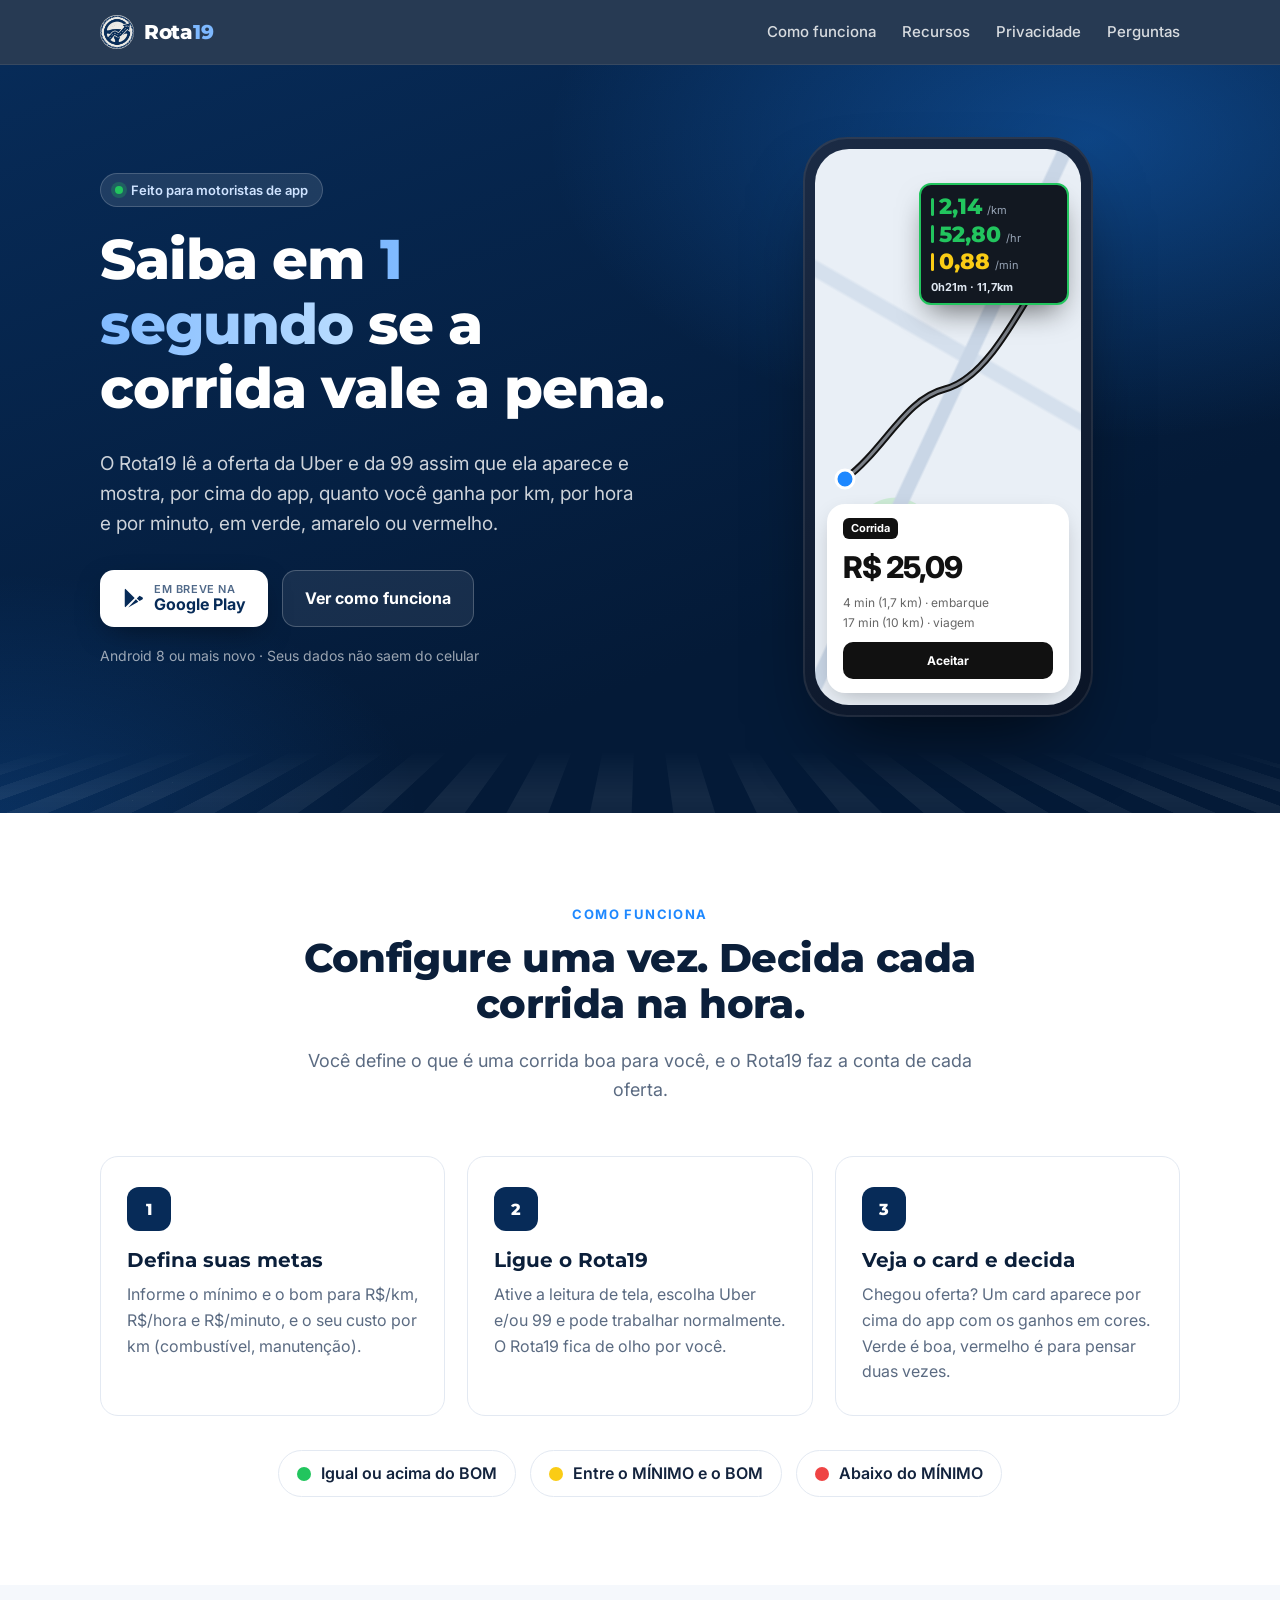
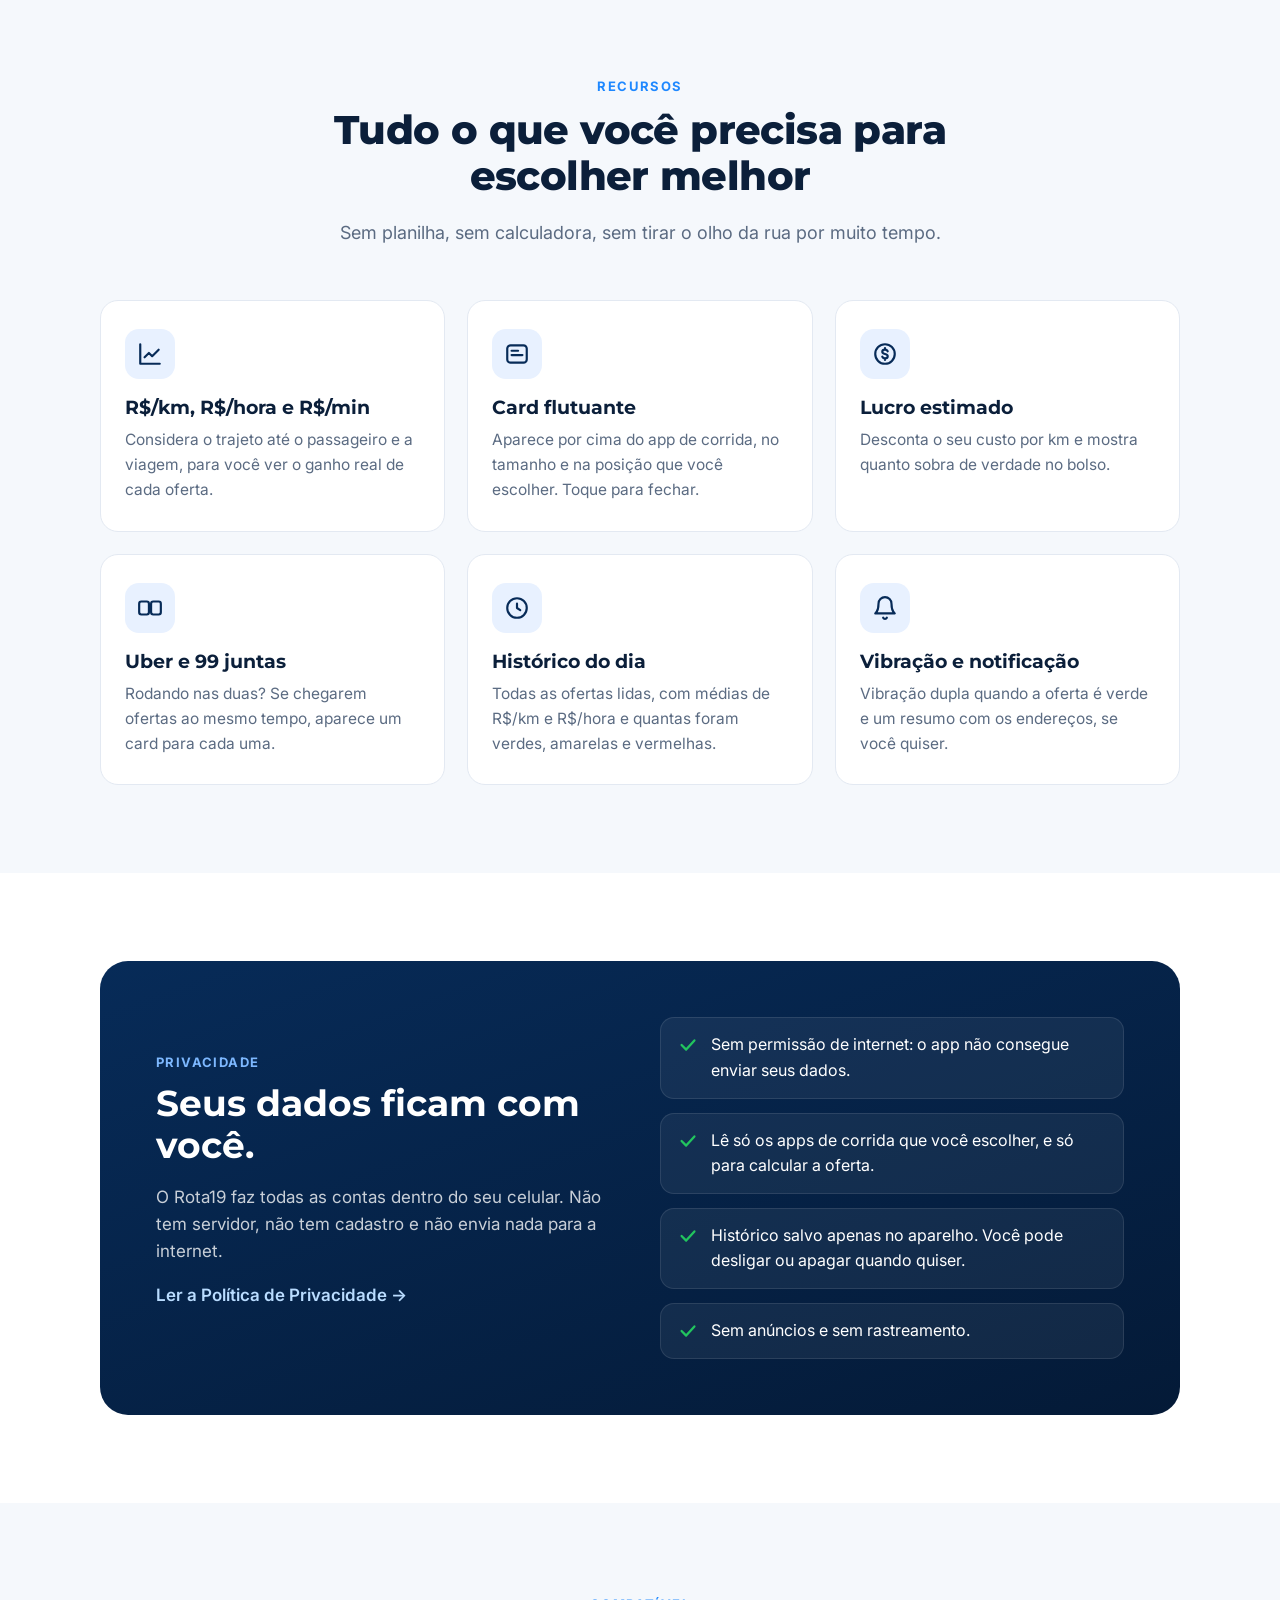
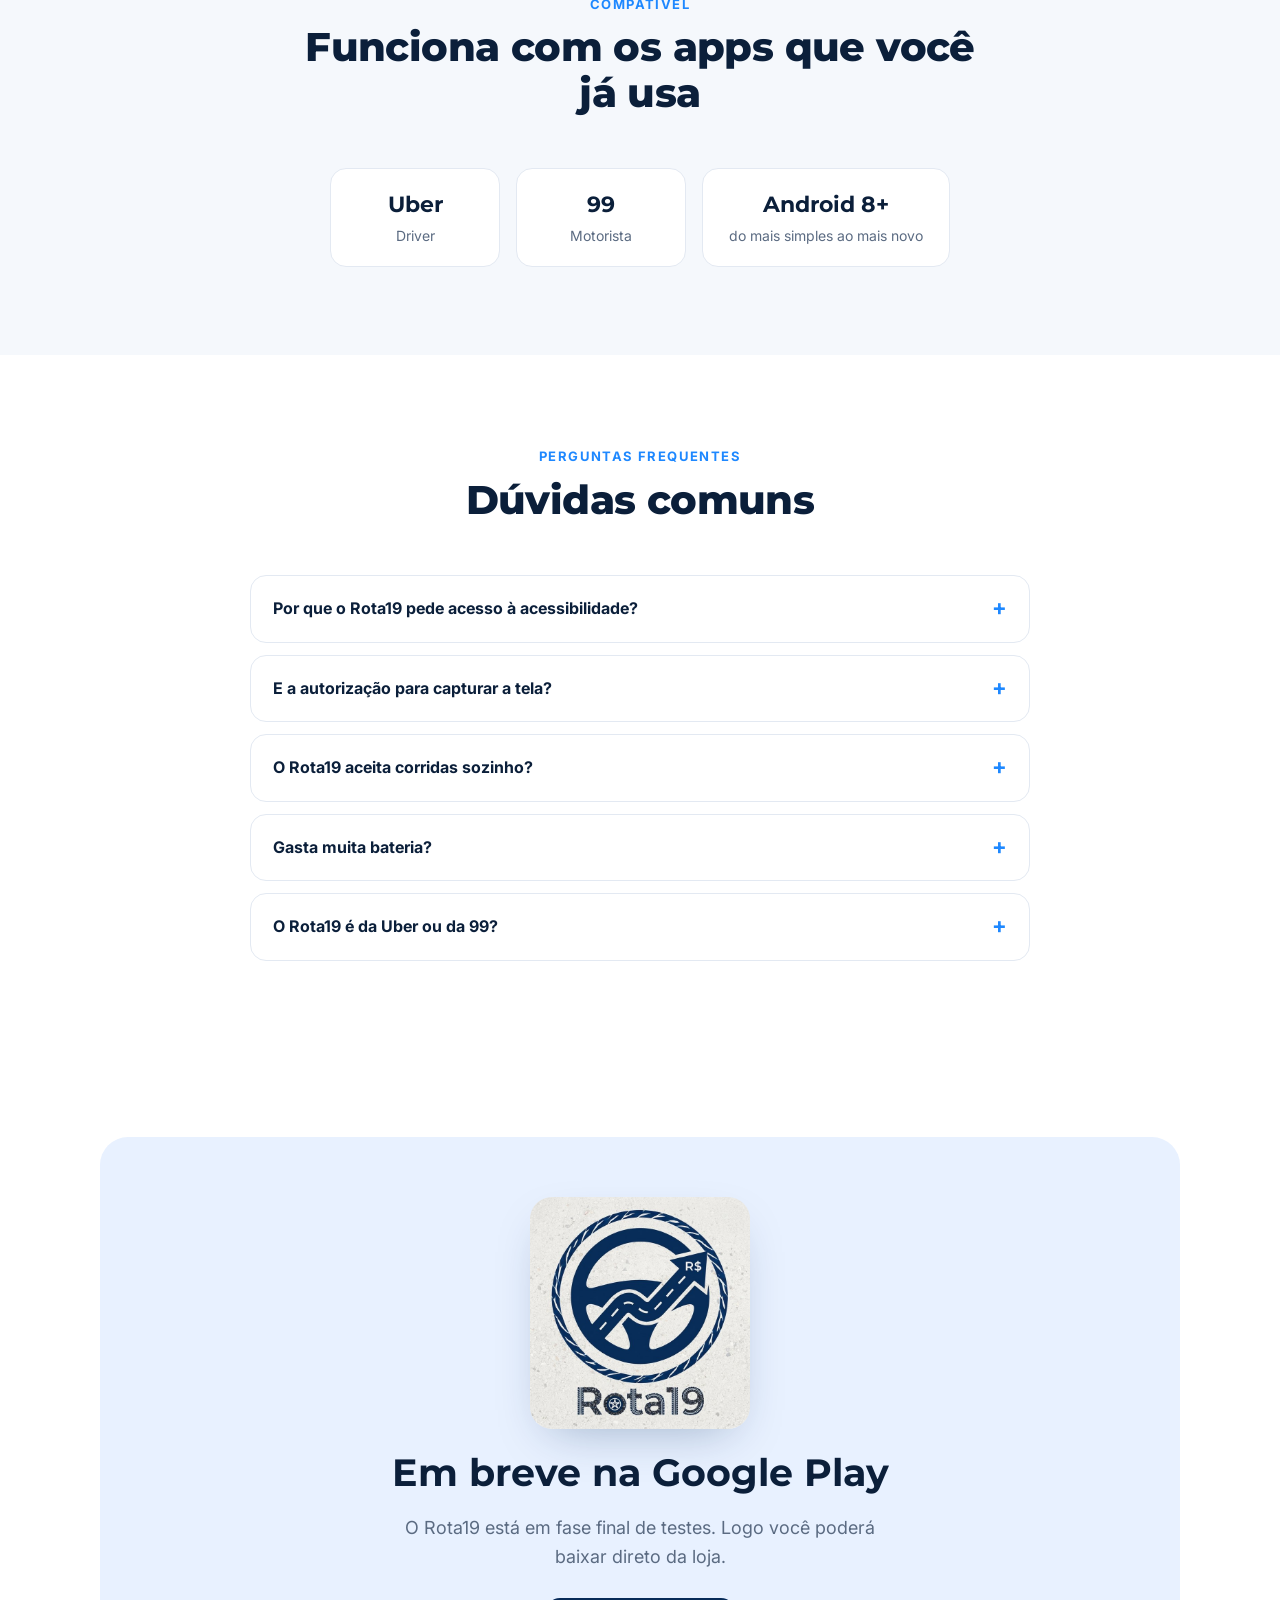
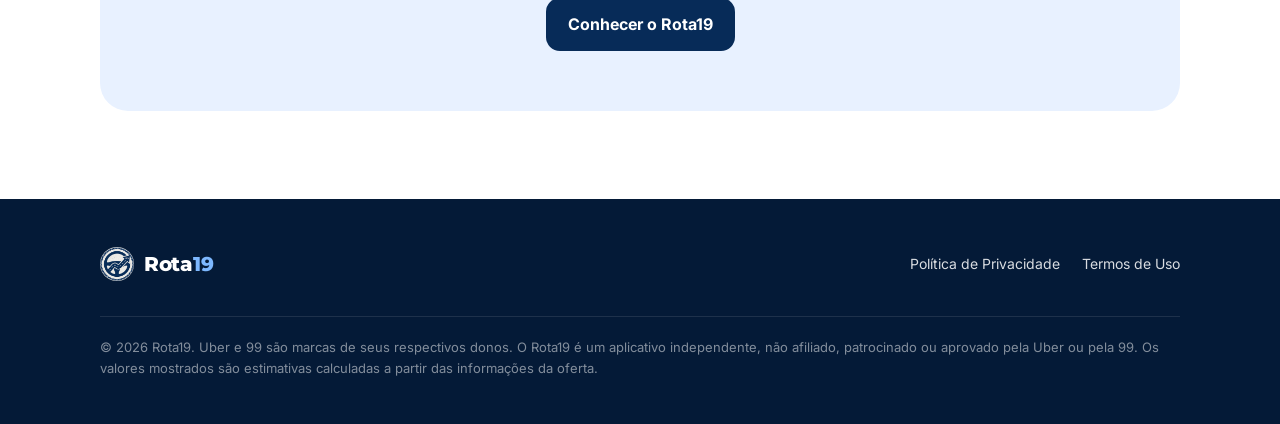
==== index.html @ 99598d10 "Site do Rota19: página inicial, Política de Privacidade e Termos de Uso Co-Authored-By: Claude Opus " ====
<!doctype html>
<html lang="pt-BR">
<head>
  <meta charset="utf-8">
  <meta name="viewport" content="width=device-width, initial-scale=1">
  <title>Rota19 · Saiba se a corrida vale a pena</title>
  <meta name="description" content="Rota19 lê as ofertas de corrida da Uber e da 99 e mostra na hora o R$/km, R$/hora, R$/minuto e o lucro estimado, em cores. Tudo fica no seu celular.">
  <meta name="theme-color" content="#072b58">
  <meta property="og:title" content="Rota19 · Saiba se a corrida vale a pena">
  <meta property="og:description" content="Ganhos por km, por hora e por minuto de cada oferta, na hora, por cima do app de corrida.">
  <meta property="og:image" content="assets/logo.jpg">
  <link rel="icon" href="assets/favicon.png">
  <link rel="apple-touch-icon" href="assets/apple-touch-icon.png">
  <link rel="preconnect" href="https://fonts.googleapis.com">
  <link rel="preconnect" href="https://fonts.gstatic.com" crossorigin>
  <link href="https://fonts.googleapis.com/css2?family=Inter:wght@400;500;600;700&family=Montserrat:wght@700;800&display=swap" rel="stylesheet">
  <link rel="stylesheet" href="assets/style.css">
</head>
<body>

<header class="nav">
  <div class="wrap">
    <a class="brand" href="#"><img src="assets/emblema.png" alt=""><span>Rota<b>19</b></span></a>
    <nav class="nav-links">
      <a href="#como-funciona">Como funciona</a>
      <a href="#recursos">Recursos</a>
      <a href="#privacidade">Privacidade</a>
      <a href="#perguntas">Perguntas</a>
    </nav>
  </div>
</header>

<section class="hero">
  <div class="wrap">
    <div>
      <span class="pill"><i></i> Feito para motoristas de app</span>
      <h1>Saiba em <em>1 segundo</em> se a corrida vale a pena.</h1>
      <p class="lead">O Rota19 lê a oferta da Uber e da 99 assim que ela aparece e mostra, por cima do app, quanto você ganha por km, por hora e por minuto, em verde, amarelo ou vermelho.</p>
      <div class="cta">
        <a class="btn btn-light" href="#baixar">
          <svg viewBox="0 0 24 24" fill="currentColor" aria-hidden="true"><path d="M3.6 1.8 13.8 12 3.6 22.2a1.4 1.4 0 0 1-.6-1.2V3c0-.5.2-.9.6-1.2Zm11.6 11.6 2.6 2.6-11 6.3 8.4-8.9Zm3.9-3.9 3 1.7c1 .6 1 1.9 0 2.5l-3 1.7-2.9-2.9 2.9-3Zm-1.3-1.4L6.8 1.7l11 6.4-2.6 2.6Z"/></svg>
          <span><small>Em breve na</small>Google Play</span>
        </a>
        <a class="btn btn-ghost" href="#como-funciona">Ver como funciona</a>
      </div>
      <p class="hero-note">Android 8 ou mais novo · Seus dados não saem do celular</p>
    </div>

    <div class="phone" aria-hidden="true">
      <div class="screen">
        <svg class="route" viewBox="0 0 266 556" preserveAspectRatio="none">
          <path d="M30 330 C 70 300, 90 250, 130 240 S 200 170, 236 110" fill="none" stroke="#111" stroke-width="7" stroke-linecap="round"/>
          <path d="M30 330 C 70 300, 90 250, 130 240 S 200 170, 236 110" fill="none" stroke="#7a7f87" stroke-width="3" stroke-linecap="round"/>
          <circle cx="30" cy="330" r="9" fill="#1e88ff" stroke="#fff" stroke-width="3"/>
          <rect x="228" y="102" width="16" height="16" rx="3" fill="#111" stroke="#fff" stroke-width="3"/>
        </svg>
        <div class="r19">
          <div class="row g"><span class="v">2,14</span><span class="u">/km</span></div>
          <div class="row g"><span class="v">52,80</span><span class="u">/hr</span></div>
          <div class="row y"><span class="v">0,88</span><span class="u">/min</span></div>
          <div class="foot">0h21m · 11,7km</div>
        </div>
        <div class="ride-card">
          <span class="tag">Corrida</span>
          <div class="price">R$ 25,09</div>
          <div class="muted">4 min (1,7 km) · embarque</div>
          <div class="muted">17 min (10 km) · viagem</div>
          <div class="accept">Aceitar</div>
        </div>
      </div>
    </div>
  </div>
</section>

<section id="como-funciona">
  <div class="wrap">
    <div class="head">
      <span class="eyebrow">Como funciona</span>
      <h2>Configure uma vez. Decida cada corrida na hora.</h2>
      <p>Você define o que é uma corrida boa para você, e o Rota19 faz a conta de cada oferta.</p>
    </div>
    <div class="steps">
      <div class="step">
        <h3>Defina suas metas</h3>
        <p>Informe o mínimo e o bom para R$/km, R$/hora e R$/minuto, e o seu custo por km (combustível, manutenção).</p>
      </div>
      <div class="step">
        <h3>Ligue o Rota19</h3>
        <p>Ative a leitura de tela, escolha Uber e/ou 99 e pode trabalhar normalmente. O Rota19 fica de olho por você.</p>
      </div>
      <div class="step">
        <h3>Veja o card e decida</h3>
        <p>Chegou oferta? Um card aparece por cima do app com os ganhos em cores. Verde é boa, vermelho é para pensar duas vezes.</p>
      </div>
    </div>
    <div class="levels">
      <span class="level"><i style="background:var(--green)"></i>Igual ou acima do BOM</span>
      <span class="level"><i style="background:var(--yellow)"></i>Entre o MÍNIMO e o BOM</span>
      <span class="level"><i style="background:var(--red)"></i>Abaixo do MÍNIMO</span>
    </div>
  </div>
</section>

<section id="recursos" class="soft">
  <div class="wrap">
    <div class="head">
      <span class="eyebrow">Recursos</span>
      <h2>Tudo o que você precisa para escolher melhor</h2>
      <p>Sem planilha, sem calculadora, sem tirar o olho da rua por muito tempo.</p>
    </div>
    <div class="grid">
      <div class="feat">
        <div class="ico"><svg viewBox="0 0 24 24" fill="none" stroke="currentColor" stroke-width="2" stroke-linecap="round" stroke-linejoin="round"><path d="M3 3v18h18"/><path d="m7 15 4-4 3 3 6-6"/></svg></div>
        <h3>R$/km, R$/hora e R$/min</h3>
        <p>Considera o trajeto até o passageiro e a viagem, para você ver o ganho real de cada oferta.</p>
      </div>
      <div class="feat">
        <div class="ico"><svg viewBox="0 0 24 24" fill="none" stroke="currentColor" stroke-width="2" stroke-linecap="round" stroke-linejoin="round"><rect x="3" y="4" width="18" height="16" rx="3"/><path d="M7 9h6M7 13h10"/></svg></div>
        <h3>Card flutuante</h3>
        <p>Aparece por cima do app de corrida, no tamanho e na posição que você escolher. Toque para fechar.</p>
      </div>
      <div class="feat">
        <div class="ico"><svg viewBox="0 0 24 24" fill="none" stroke="currentColor" stroke-width="2" stroke-linecap="round" stroke-linejoin="round"><circle cx="12" cy="12" r="9"/><path d="M14.5 9.5c-.5-1-1.5-1.5-2.5-1.5-1.5 0-2.5.8-2.5 2s1 1.7 2.5 2 2.5.8 2.5 2-1 2-2.5 2c-1 0-2-.5-2.5-1.5M12 6.5V8m0 8v1.5"/></svg></div>
        <h3>Lucro estimado</h3>
        <p>Desconta o seu custo por km e mostra quanto sobra de verdade no bolso.</p>
      </div>
      <div class="feat">
        <div class="ico"><svg viewBox="0 0 24 24" fill="none" stroke="currentColor" stroke-width="2" stroke-linecap="round" stroke-linejoin="round"><rect x="2" y="6" width="9" height="12" rx="2"/><rect x="13" y="6" width="9" height="12" rx="2"/></svg></div>
        <h3>Uber e 99 juntas</h3>
        <p>Rodando nas duas? Se chegarem ofertas ao mesmo tempo, aparece um card para cada uma.</p>
      </div>
      <div class="feat">
        <div class="ico"><svg viewBox="0 0 24 24" fill="none" stroke="currentColor" stroke-width="2" stroke-linecap="round" stroke-linejoin="round"><path d="M12 8v4l3 2"/><circle cx="12" cy="12" r="9"/></svg></div>
        <h3>Histórico do dia</h3>
        <p>Todas as ofertas lidas, com médias de R$/km e R$/hora e quantas foram verdes, amarelas e vermelhas.</p>
      </div>
      <div class="feat">
        <div class="ico"><svg viewBox="0 0 24 24" fill="none" stroke="currentColor" stroke-width="2" stroke-linecap="round" stroke-linejoin="round"><path d="M6 8a6 6 0 0 1 12 0c0 7 3 9 3 9H3s3-2 3-9"/><path d="M10.3 21a1.9 1.9 0 0 0 3.4 0"/></svg></div>
        <h3>Vibração e notificação</h3>
        <p>Vibração dupla quando a oferta é verde e um resumo com os endereços, se você quiser.</p>
      </div>
    </div>
  </div>
</section>

<section id="privacidade">
  <div class="wrap">
    <div class="privacy">
      <div>
        <span class="eyebrow" style="color:#7db8ff">Privacidade</span>
        <h2>Seus dados ficam com você.</h2>
        <p>O Rota19 faz todas as contas dentro do seu celular. Não tem servidor, não tem cadastro e não envia nada para a internet.</p>
        <p><a href="privacidade.html" style="color:#b9dcff;font-weight:600">Ler a Política de Privacidade →</a></p>
      </div>
      <ul class="checks">
        <li><svg viewBox="0 0 24 24" fill="none" stroke="currentColor" stroke-width="2.5" stroke-linecap="round" stroke-linejoin="round"><path d="m5 12 5 5 9-10"/></svg><span>Sem permissão de internet: o app não consegue enviar seus dados.</span></li>
        <li><svg viewBox="0 0 24 24" fill="none" stroke="currentColor" stroke-width="2.5" stroke-linecap="round" stroke-linejoin="round"><path d="m5 12 5 5 9-10"/></svg><span>Lê só os apps de corrida que você escolher, e só para calcular a oferta.</span></li>
        <li><svg viewBox="0 0 24 24" fill="none" stroke="currentColor" stroke-width="2.5" stroke-linecap="round" stroke-linejoin="round"><path d="m5 12 5 5 9-10"/></svg><span>Histórico salvo apenas no aparelho. Você pode desligar ou apagar quando quiser.</span></li>
        <li><svg viewBox="0 0 24 24" fill="none" stroke="currentColor" stroke-width="2.5" stroke-linecap="round" stroke-linejoin="round"><path d="m5 12 5 5 9-10"/></svg><span>Sem anúncios e sem rastreamento.</span></li>
      </ul>
    </div>
  </div>
</section>

<section class="soft">
  <div class="wrap">
    <div class="head">
      <span class="eyebrow">Compatível</span>
      <h2>Funciona com os apps que você já usa</h2>
    </div>
    <div class="compat">
      <div class="chip"><strong>Uber</strong><span>Driver</span></div>
      <div class="chip"><strong>99</strong><span>Motorista</span></div>
      <div class="chip"><strong>Android 8+</strong><span>do mais simples ao mais novo</span></div>
    </div>
  </div>
</section>

<section id="perguntas">
  <div class="wrap">
    <div class="head">
      <span class="eyebrow">Perguntas frequentes</span>
      <h2>Dúvidas comuns</h2>
    </div>
    <div class="faq">
      <details>
        <summary>Por que o Rota19 pede acesso à acessibilidade?</summary>
        <p>É o recurso do Android que permite ler o texto da oferta na tela do app de corrida e mostrar o card por cima dele. O Rota19 usa esse acesso só para isso, e só nos apps de corrida que você escolher.</p>
      </details>
      <details>
        <summary>E a autorização para capturar a tela?</summary>
        <p>Alguns apps escondem o texto da oferta (a 99 sempre e, em celulares com Android 14 ou mais novo, a Uber também). Nesses casos o Rota19 lê a imagem da tela, dentro do próprio celular, só enquanto o app de corrida está aberto. Nenhuma imagem é salva ou enviada.</p>
      </details>
      <details>
        <summary>O Rota19 aceita corridas sozinho?</summary>
        <p>Não. Ele só mostra os números. A decisão de aceitar ou recusar é sempre sua, no app de corrida.</p>
      </details>
      <details>
        <summary>Gasta muita bateria?</summary>
        <p>Não. A leitura acontece só quando a tela do app de corrida muda, e a leitura por imagem fica desligada quando o app de corrida não está aberto.</p>
      </details>
      <details>
        <summary>O Rota19 é da Uber ou da 99?</summary>
        <p>Não. O Rota19 é um app independente, sem nenhuma ligação com a Uber ou com a 99.</p>
      </details>
    </div>
  </div>
</section>

<section id="baixar" class="final">
  <div class="wrap">
    <div class="box">
      <img src="assets/logo.jpg" alt="Logo do Rota19">
      <h2>Em breve na Google Play</h2>
      <p>O Rota19 está em fase final de testes. Logo você poderá baixar direto da loja.</p>
      <a class="btn btn-navy" href="#como-funciona">Conhecer o Rota19</a>
    </div>
  </div>
</section>

<footer>
  <div class="wrap">
    <div class="foot-top">
      <a class="brand" href="#"><img src="assets/emblema.png" alt=""><span>Rota<b>19</b></span></a>
      <div class="foot-links">
        <a href="privacidade.html">Política de Privacidade</a>
        <a href="termos.html">Termos de Uso</a>
      </div>
    </div>
    <p class="disclaimer">© 2026 Rota19. Uber e 99 são marcas de seus respectivos donos. O Rota19 é um aplicativo independente, não afiliado, patrocinado ou aprovado pela Uber ou pela 99. Os valores mostrados são estimativas calculadas a partir das informações da oferta.</p>
  </div>
</footer>

</body>
</html>
---- assets/style.css ----
:root {
  --navy: #072b58;
  --navy-deep: #041a37;
  --navy-ink: #0b1f3a;
  --blue: #1e88ff;
  --sky: #e8f1ff;
  --text: #13233d;
  --muted: #5b6b82;
  --line: #e3e9f2;
  --bg: #ffffff;
  --bg-soft: #f5f8fc;
  --green: #22c55e;
  --yellow: #facc15;
  --red: #ef4444;
  --radius: 18px;
  --shadow: 0 18px 50px -20px rgba(7, 43, 88, .35);
}

* { box-sizing: border-box; }
html { scroll-behavior: smooth; }
body {
  margin: 0;
  font-family: "Inter", system-ui, -apple-system, "Segoe UI", Roboto, sans-serif;
  color: var(--text);
  background: var(--bg);
  line-height: 1.6;
  -webkit-font-smoothing: antialiased;
}
img { max-width: 100%; display: block; }
a { color: var(--blue); text-decoration: none; }
a:hover { text-decoration: underline; }
h1, h2, h3 { font-family: "Montserrat", "Inter", sans-serif; line-height: 1.15; margin: 0 0 .5em; color: var(--navy-ink); }
.wrap { width: 100%; max-width: 1120px; margin: 0 auto; padding: 0 20px; }

/* ---------- Cabeçalho ---------- */
.nav {
  position: sticky; top: 0; z-index: 50;
  background: rgba(4, 26, 55, .86);
  backdrop-filter: saturate(160%) blur(12px);
  -webkit-backdrop-filter: saturate(160%) blur(12px);
  border-bottom: 1px solid rgba(255, 255, 255, .08);
}
.nav .wrap { display: flex; align-items: center; justify-content: space-between; height: 64px; }
.brand { display: flex; align-items: center; gap: 10px; color: #fff; font-family: "Montserrat", sans-serif; font-weight: 800; font-size: 20px; letter-spacing: -.3px; }
.brand:hover { text-decoration: none; }
.brand img { width: 34px; height: 34px; }
.brand b { color: #7db8ff; font-weight: 800; }
.nav-links { display: flex; gap: 26px; }
.nav-links a { color: rgba(255, 255, 255, .82); font-weight: 500; font-size: 15px; }
.nav-links a:hover { color: #fff; text-decoration: none; }
@media (max-width: 760px) { .nav-links { display: none; } }

/* ---------- Botões ---------- */
.btn {
  display: inline-flex; align-items: center; gap: 10px;
  padding: 14px 22px; border-radius: 14px;
  font-weight: 700; font-size: 16px; border: 0; cursor: pointer;
  transition: transform .15s ease, box-shadow .15s ease, background .15s ease;
}
.btn:hover { text-decoration: none; transform: translateY(-2px); }
.btn-light { background: #fff; color: var(--navy); box-shadow: 0 10px 30px -10px rgba(0, 0, 0, .5); }
.btn-ghost { background: rgba(255, 255, 255, .08); color: #fff; border: 1px solid rgba(255, 255, 255, .22); }
.btn-ghost:hover { background: rgba(255, 255, 255, .14); }
.btn svg { width: 22px; height: 22px; }
.btn small { display: block; font-size: 11px; font-weight: 600; opacity: .7; line-height: 1; text-transform: uppercase; letter-spacing: .6px; }
.btn span { line-height: 1.15; text-align: left; }

/* ---------- Hero ---------- */
.hero {
  position: relative; overflow: hidden; color: #fff;
  background:
    radial-gradient(900px 500px at 85% 10%, rgba(30, 136, 255, .35), transparent 60%),
    radial-gradient(700px 400px at 0% 100%, rgba(30, 136, 255, .18), transparent 60%),
    linear-gradient(160deg, var(--navy) 0%, var(--navy-deep) 70%);
  padding: 72px 0 96px;
}
.hero::after { /* estrada sutil ao fundo */
  content: ""; position: absolute; inset: auto -10% -120px -10%; height: 260px;
  background: repeating-linear-gradient(90deg, rgba(255, 255, 255, .12) 0 40px, transparent 40px 80px);
  mask: linear-gradient(transparent, #000 45%, transparent);
  -webkit-mask: linear-gradient(transparent, #000 45%, transparent);
  transform: perspective(400px) rotateX(60deg);
  opacity: .5; pointer-events: none;
}
.hero .wrap { position: relative; z-index: 1; display: grid; grid-template-columns: 1.1fr .9fr; gap: 48px; align-items: center; }
.pill {
  display: inline-flex; align-items: center; gap: 8px;
  padding: 6px 14px; border-radius: 999px;
  background: rgba(255, 255, 255, .1); border: 1px solid rgba(255, 255, 255, .18);
  font-size: 13px; font-weight: 600; color: #cfe3ff; margin-bottom: 20px;
}
.pill i { width: 8px; height: 8px; border-radius: 50%; background: var(--green); box-shadow: 0 0 0 4px rgba(34, 197, 94, .25); }
.hero h1 { color: #fff; font-size: clamp(34px, 5.2vw, 56px); font-weight: 800; letter-spacing: -1px; }
.hero h1 em { font-style: normal; background: linear-gradient(90deg, #7db8ff, #b9dcff); -webkit-background-clip: text; background-clip: text; color: transparent; }
.hero p.lead { font-size: 19px; color: rgba(255, 255, 255, .8); max-width: 540px; margin: 0 0 30px; }
.cta { display: flex; flex-wrap: wrap; gap: 14px; }
.hero-note { margin-top: 18px; font-size: 14px; color: rgba(255, 255, 255, .6); }

/* Celular com o card */
.phone {
  position: relative; margin: 0 auto; width: 290px; height: 580px;
  border-radius: 44px; padding: 12px;
  background: linear-gradient(145deg, #1b2b45, #0a1426);
  box-shadow: 0 40px 80px -30px rgba(0, 0, 0, .7), inset 0 0 0 2px rgba(255, 255, 255, .08);
  animation: float 6s ease-in-out infinite;
}
@keyframes float { 50% { transform: translateY(-12px); } }
.screen {
  position: relative; height: 100%; border-radius: 34px; overflow: hidden;
  background:
    linear-gradient(115deg, transparent 46%, #c9d6e6 46.5%, #c9d6e6 49%, transparent 49.5%),
    linear-gradient(30deg, transparent 60%, #d5e0ed 60.5%, #d5e0ed 62.5%, transparent 63%),
    radial-gradient(circle at 30% 70%, #cdebd6 0 40px, transparent 41px),
    #e9eff6;
}
.route { position: absolute; inset: 0; }
.ride-card {
  position: absolute; left: 12px; right: 12px; bottom: 12px;
  background: #fff; border-radius: 18px; padding: 14px 16px;
  box-shadow: 0 8px 24px -8px rgba(0, 0, 0, .3);
  color: #111; font-size: 12px;
}
.ride-card .tag { display: inline-block; background: #111; color: #fff; border-radius: 6px; padding: 2px 8px; font-weight: 700; font-size: 11px; }
.ride-card .price { font-size: 30px; font-weight: 800; letter-spacing: -1px; margin: 4px 0 2px; }
.ride-card .muted { color: #666; }
.ride-card .accept { margin-top: 10px; background: #111; color: #fff; text-align: center; border-radius: 10px; padding: 9px; font-weight: 700; }
.r19 {
  position: absolute; top: 34px; right: 12px; width: 150px;
  background: #121821; border: 2px solid var(--green); border-radius: 12px;
  padding: 8px 10px 7px; color: #fff; font-family: "Montserrat", sans-serif;
  box-shadow: 0 14px 30px -10px rgba(0, 0, 0, .6);
  animation: pop .7s .5s ease-out both;
}
@keyframes pop { from { opacity: 0; transform: translateY(-8px) scale(.96); } }
.r19 .row { display: flex; align-items: baseline; gap: 5px; line-height: 1.25; }
.r19 .row::before { content: ""; width: 3px; height: 18px; border-radius: 2px; background: currentColor; align-self: center; }
.r19 .v { font-size: 22px; font-weight: 800; }
.r19 .u { font-size: 11px; color: #9aa7b8; font-family: "Inter", sans-serif; }
.r19 .g { color: var(--green); }
.r19 .y { color: var(--yellow); }
.r19 .foot { margin-top: 3px; font-size: 11px; font-weight: 700; color: #dfe7f1; font-family: "Inter", sans-serif; }

@media (max-width: 900px) {
  .hero { padding: 48px 0 72px; }
  .hero .wrap { grid-template-columns: 1fr; text-align: center; }
  .hero p.lead { margin-left: auto; margin-right: auto; }
  .cta { justify-content: center; }
  .phone { width: 260px; height: 520px; }
}

/* ---------- Seções ---------- */
section { padding: 88px 0; }
.soft { background: var(--bg-soft); }
.head { text-align: center; max-width: 680px; margin: 0 auto 52px; }
.eyebrow { display: inline-block; color: var(--blue); font-weight: 700; font-size: 13px; text-transform: uppercase; letter-spacing: 1.4px; margin-bottom: 10px; }
.head h2 { font-size: clamp(28px, 3.6vw, 40px); font-weight: 800; letter-spacing: -.6px; }
.head p { color: var(--muted); font-size: 18px; margin: 0; }

/* Passos */
.steps { display: grid; grid-template-columns: repeat(3, 1fr); gap: 22px; counter-reset: s; }
.step { position: relative; background: #fff; border: 1px solid var(--line); border-radius: var(--radius); padding: 30px 26px; }
.step::before {
  counter-increment: s; content: counter(s);
  display: grid; place-items: center; width: 44px; height: 44px; border-radius: 12px;
  background: var(--navy); color: #fff; font-weight: 800; font-family: "Montserrat", sans-serif; margin-bottom: 18px;
}
.step h3 { font-size: 20px; }
.step p { color: var(--muted); margin: 0; }

/* Recursos */
.grid { display: grid; grid-template-columns: repeat(3, 1fr); gap: 22px; }
.feat {
  background: #fff; border: 1px solid var(--line); border-radius: var(--radius); padding: 28px 24px;
  transition: transform .2s ease, box-shadow .2s ease, border-color .2s ease;
}
.feat:hover { transform: translateY(-4px); box-shadow: var(--shadow); border-color: transparent; }
.ico { width: 50px; height: 50px; border-radius: 14px; display: grid; place-items: center; background: var(--sky); color: var(--navy); margin-bottom: 18px; }
.ico svg { width: 26px; height: 26px; }
.feat h3 { font-size: 19px; }
.feat p { color: var(--muted); margin: 0; font-size: 15.5px; }

/* Cores */
.levels { display: flex; flex-wrap: wrap; gap: 14px; justify-content: center; margin-top: 34px; }
.level { display: flex; align-items: center; gap: 10px; background: #fff; border: 1px solid var(--line); border-radius: 999px; padding: 10px 18px; font-weight: 600; }
.level i { width: 14px; height: 14px; border-radius: 50%; }

/* Privacidade */
.privacy { background: linear-gradient(160deg, var(--navy) 0%, var(--navy-deep) 100%); color: #fff; border-radius: 28px; padding: 56px; display: grid; grid-template-columns: 1fr 1fr; gap: 40px; align-items: center; }
.privacy h2 { color: #fff; font-size: clamp(26px, 3.2vw, 36px); }
.privacy p { color: rgba(255, 255, 255, .78); font-size: 17px; }
.checks { list-style: none; padding: 0; margin: 0; display: grid; gap: 14px; }
.checks li { display: flex; gap: 12px; align-items: flex-start; background: rgba(255, 255, 255, .06); border: 1px solid rgba(255, 255, 255, .1); border-radius: 14px; padding: 14px 16px; }
.checks svg { flex: none; width: 22px; height: 22px; color: var(--green); margin-top: 2px; }

/* Compatível */
.compat { display: flex; flex-wrap: wrap; justify-content: center; gap: 16px; }
.chip { background: #fff; border: 1px solid var(--line); border-radius: 16px; padding: 18px 26px; text-align: center; min-width: 170px; }
.chip strong { display: block; font-family: "Montserrat", sans-serif; font-size: 22px; color: var(--navy-ink); }
.chip span { color: var(--muted); font-size: 14px; }

/* Perguntas */
.faq { max-width: 780px; margin: 0 auto; display: grid; gap: 12px; }
.faq details { background: #fff; border: 1px solid var(--line); border-radius: 16px; padding: 4px 22px; }
.faq summary { cursor: pointer; list-style: none; font-weight: 700; padding: 16px 0; display: flex; justify-content: space-between; gap: 12px; color: var(--navy-ink); }
.faq summary::-webkit-details-marker { display: none; }
.faq summary::after { content: "+"; font-size: 22px; line-height: 1; color: var(--blue); transition: transform .2s; }
.faq details[open] summary::after { transform: rotate(45deg); }
.faq details p { margin: 0 0 18px; color: var(--muted); }

/* CTA final */
.final { text-align: center; }
.final .box { background: var(--sky); border-radius: 28px; padding: 60px 24px; }
.final img { width: 220px; margin: 0 auto 22px; border-radius: 22px; box-shadow: var(--shadow); }
.final h2 { font-size: clamp(26px, 3.4vw, 38px); }
.final p { color: var(--muted); font-size: 18px; margin: 0 auto 26px; max-width: 520px; }
.btn-navy { background: var(--navy); color: #fff; }

/* Rodapé */
footer { background: var(--navy-deep); color: rgba(255, 255, 255, .7); padding: 48px 0 32px; font-size: 14px; }
footer .wrap { display: grid; gap: 22px; }
.foot-top { display: flex; flex-wrap: wrap; justify-content: space-between; gap: 20px; align-items: center; }
.foot-links { display: flex; flex-wrap: wrap; gap: 22px; }
.foot-links a { color: rgba(255, 255, 255, .85); }
.disclaimer { border-top: 1px solid rgba(255, 255, 255, .1); padding-top: 20px; font-size: 13px; color: rgba(255, 255, 255, .5); }

@media (max-width: 900px) {
  section { padding: 64px 0; }
  .steps, .grid { grid-template-columns: 1fr; }
  .privacy { grid-template-columns: 1fr; padding: 36px 24px; }
}
@media (min-width: 640px) and (max-width: 900px) { .grid { grid-template-columns: 1fr 1fr; } }

/* ---------- Páginas de texto (política e termos) ---------- */
.doc-hero { background: linear-gradient(160deg, var(--navy) 0%, var(--navy-deep) 100%); color: #fff; padding: 56px 0 48px; }
.doc-hero h1 { color: #fff; font-size: clamp(30px, 4vw, 42px); }
.doc-hero p { color: rgba(255, 255, 255, .7); margin: 0; }
.doc { max-width: 780px; margin: 0 auto; padding: 48px 20px 80px; }
.doc h2 { font-size: 22px; margin-top: 40px; }
.doc p, .doc li { color: #2b3a52; }
.doc ul { padding-left: 22px; }
.doc .box { background: var(--bg-soft); border: 1px solid var(--line); border-radius: 14px; padding: 18px 20px; }
.doc table { width: 100%; border-collapse: collapse; margin: 12px 0; font-size: 15px; }
.doc th, .doc td { text-align: left; border-bottom: 1px solid var(--line); padding: 10px 8px; vertical-align: top; }
.doc th { color: var(--navy-ink); }
@media (max-width: 560px) { .doc table { font-size: 13.5px; } }

@media (prefers-reduced-motion: reduce) { .phone, .r19 { animation: none; } html { scroll-behavior: auto; } }
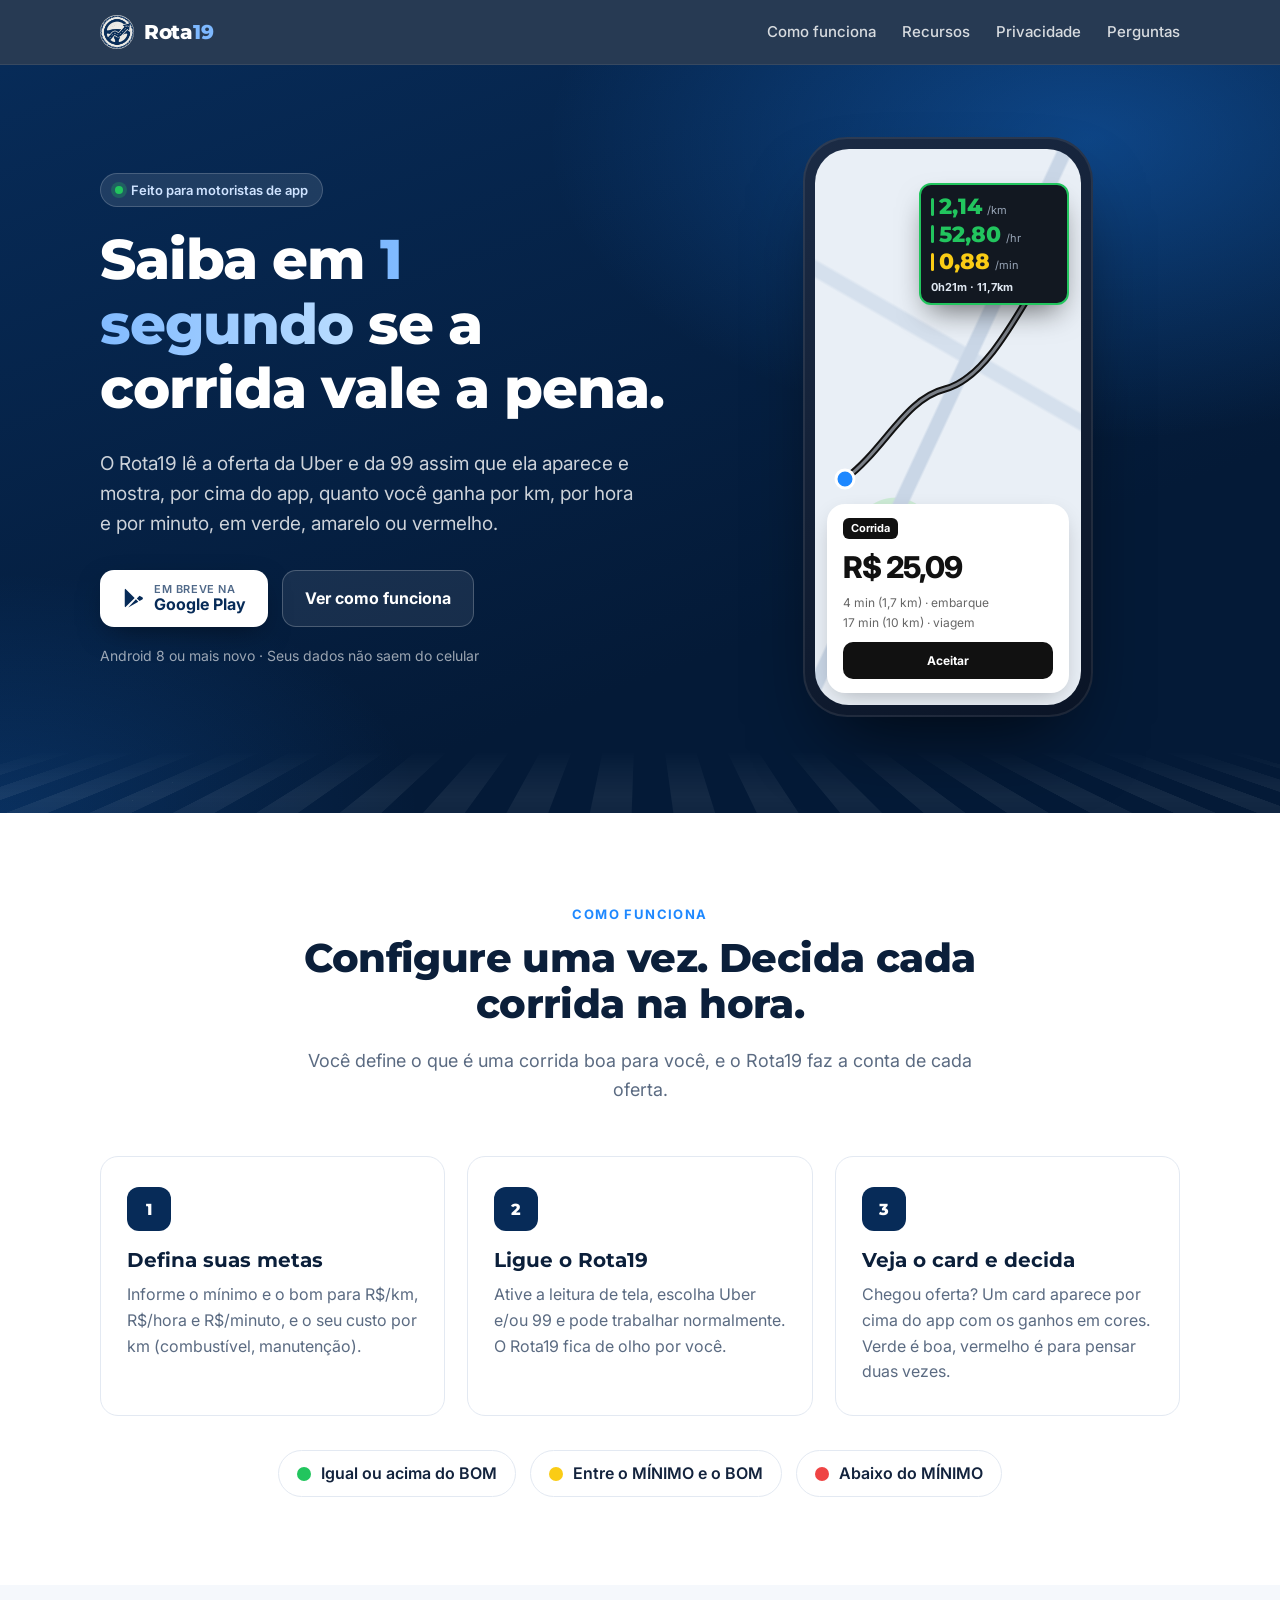
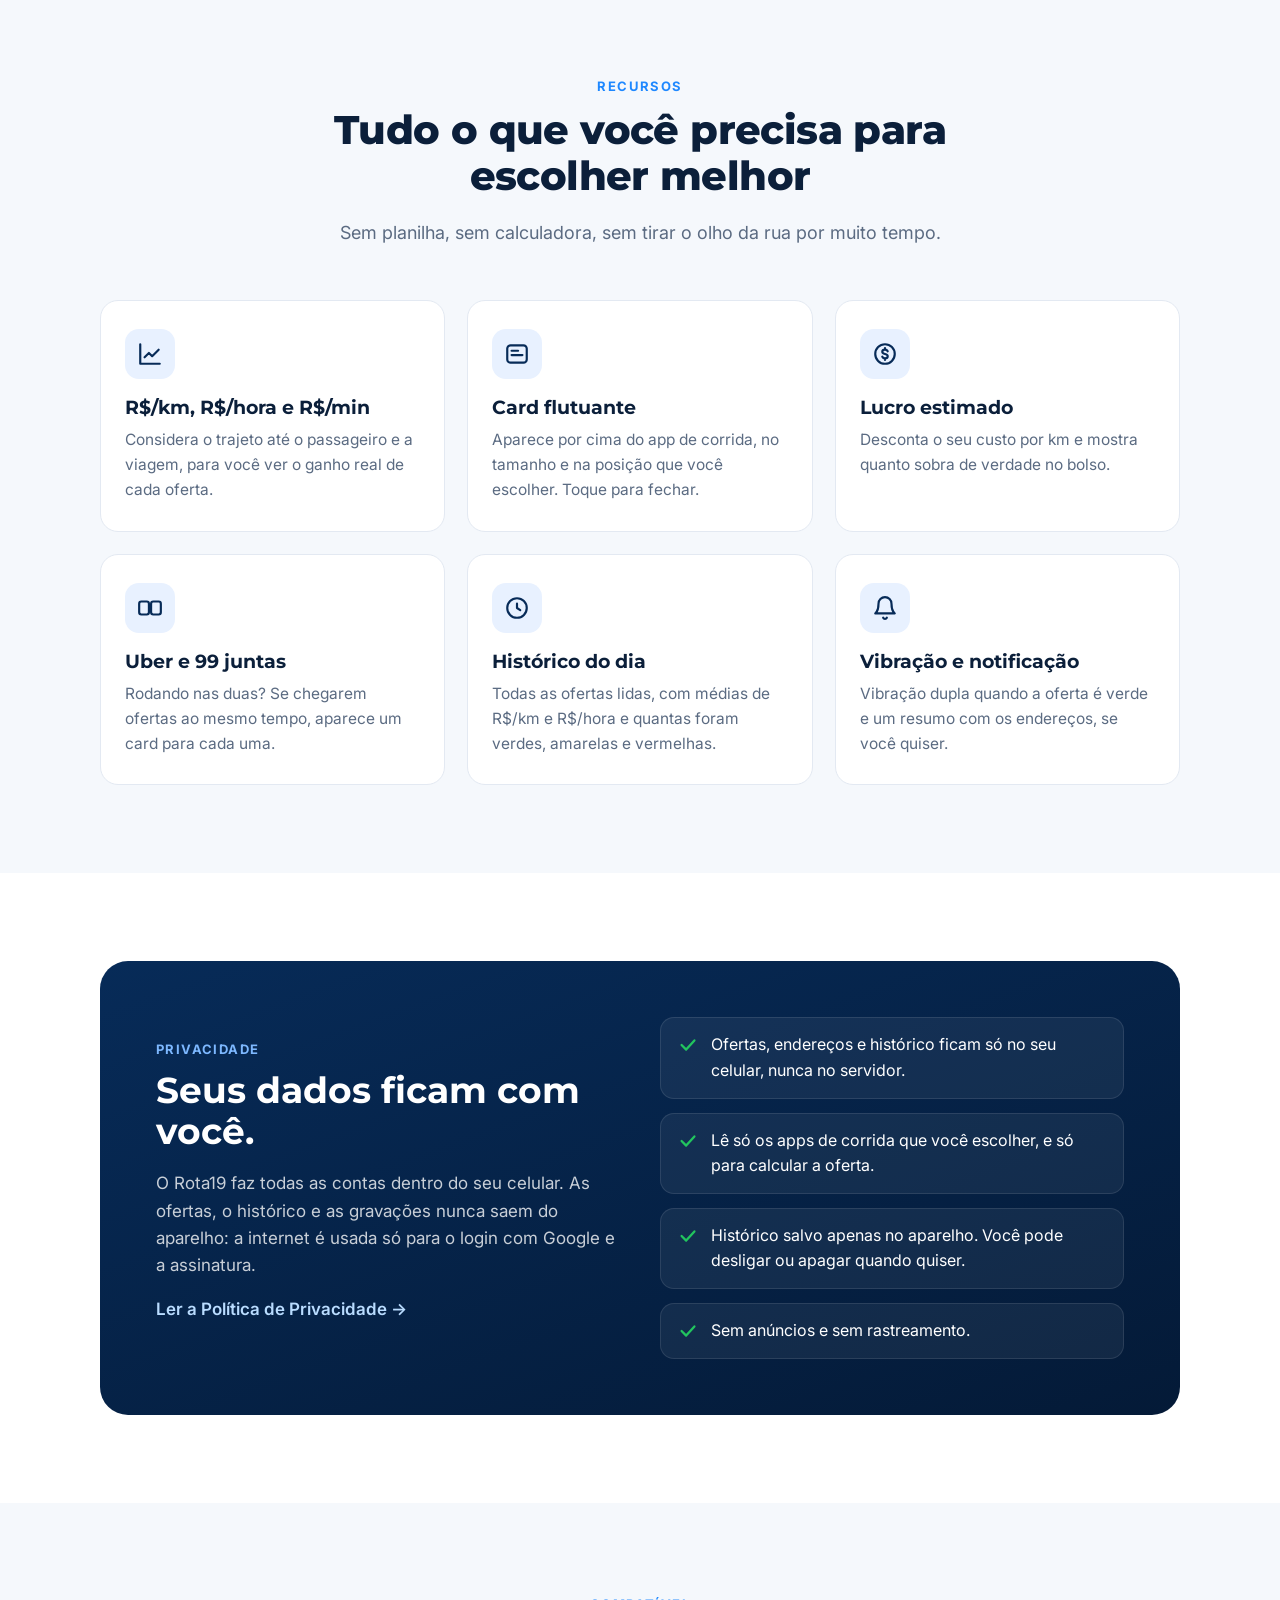
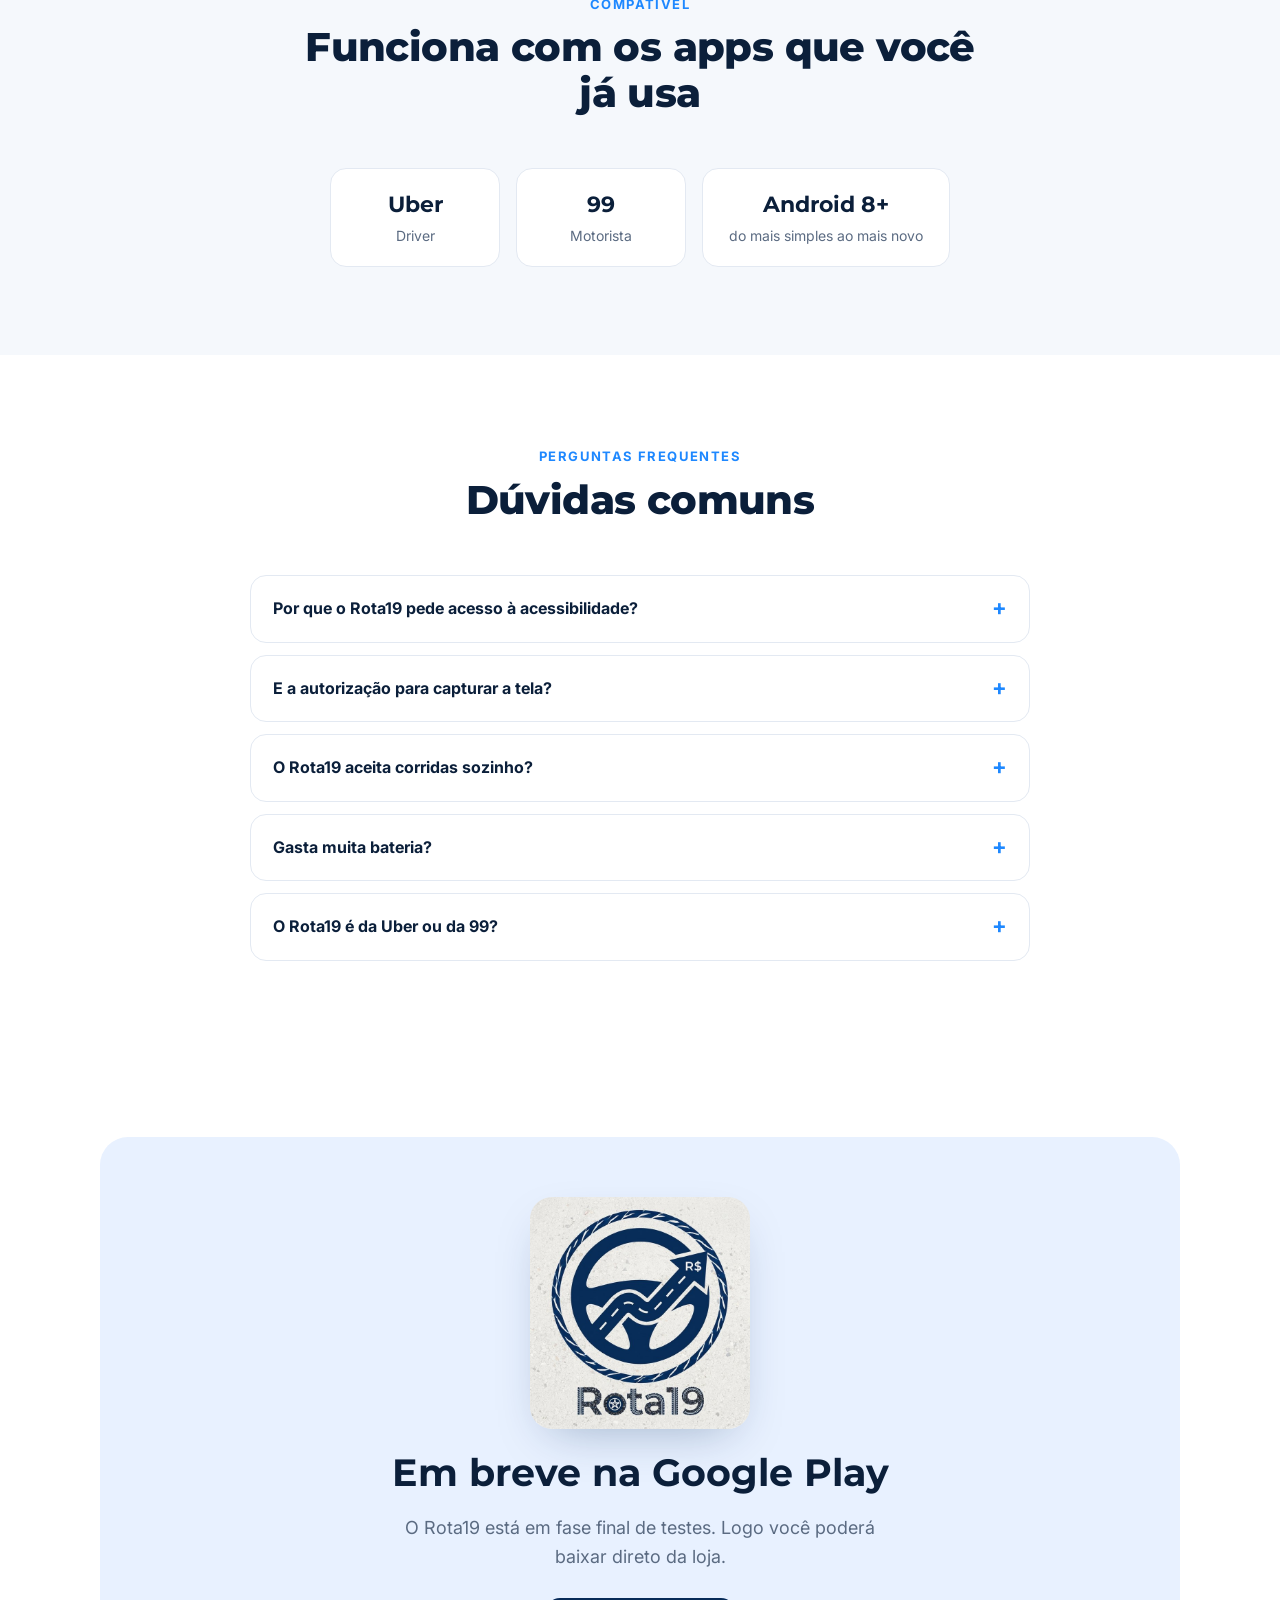
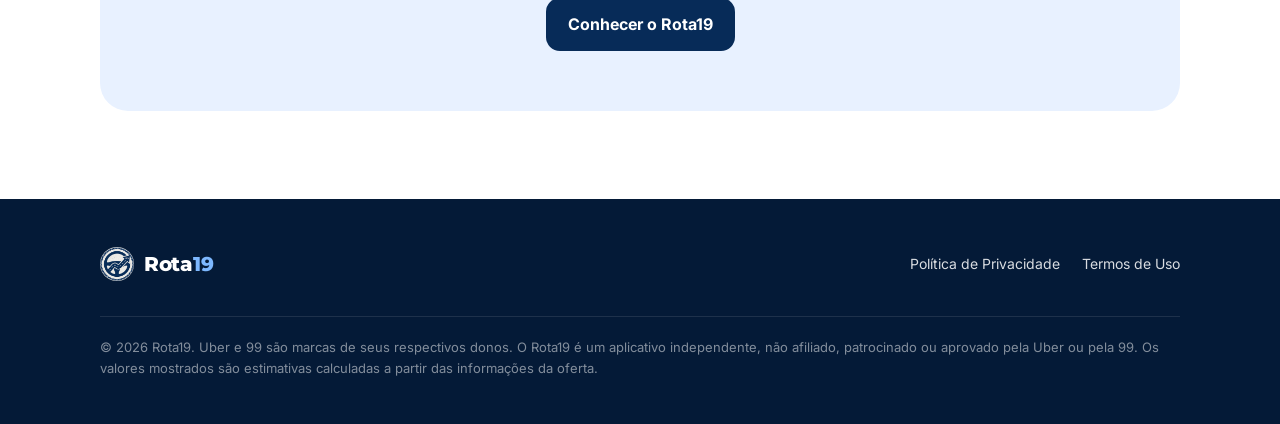
==== commit 703d0fad: "Política de Privacidade e Termos: login Google, assinatura, prints, gravações e exclusão de conta Co" ====
--- a/index.html
+++ b/index.html
@@ -149,11 +149,11 @@
       <div>
         <span class="eyebrow" style="color:#7db8ff">Privacidade</span>
         <h2>Seus dados ficam com você.</h2>
-        <p>O Rota19 faz todas as contas dentro do seu celular. Não tem servidor, não tem cadastro e não envia nada para a internet.</p>
+        <p>O Rota19 faz todas as contas dentro do seu celular. As ofertas, o histórico e as gravações nunca saem do aparelho: a internet é usada só para o login com Google e a assinatura.</p>
         <p><a href="privacidade.html" style="color:#b9dcff;font-weight:600">Ler a Política de Privacidade →</a></p>
       </div>
       <ul class="checks">
-        <li><svg viewBox="0 0 24 24" fill="none" stroke="currentColor" stroke-width="2.5" stroke-linecap="round" stroke-linejoin="round"><path d="m5 12 5 5 9-10"/></svg><span>Sem permissão de internet: o app não consegue enviar seus dados.</span></li>
+        <li><svg viewBox="0 0 24 24" fill="none" stroke="currentColor" stroke-width="2.5" stroke-linecap="round" stroke-linejoin="round"><path d="m5 12 5 5 9-10"/></svg><span>Ofertas, endereços e histórico ficam só no seu celular, nunca no servidor.</span></li>
         <li><svg viewBox="0 0 24 24" fill="none" stroke="currentColor" stroke-width="2.5" stroke-linecap="round" stroke-linejoin="round"><path d="m5 12 5 5 9-10"/></svg><span>Lê só os apps de corrida que você escolher, e só para calcular a oferta.</span></li>
         <li><svg viewBox="0 0 24 24" fill="none" stroke="currentColor" stroke-width="2.5" stroke-linecap="round" stroke-linejoin="round"><path d="m5 12 5 5 9-10"/></svg><span>Histórico salvo apenas no aparelho. Você pode desligar ou apagar quando quiser.</span></li>
         <li><svg viewBox="0 0 24 24" fill="none" stroke="currentColor" stroke-width="2.5" stroke-linecap="round" stroke-linejoin="round"><path d="m5 12 5 5 9-10"/></svg><span>Sem anúncios e sem rastreamento.</span></li>
